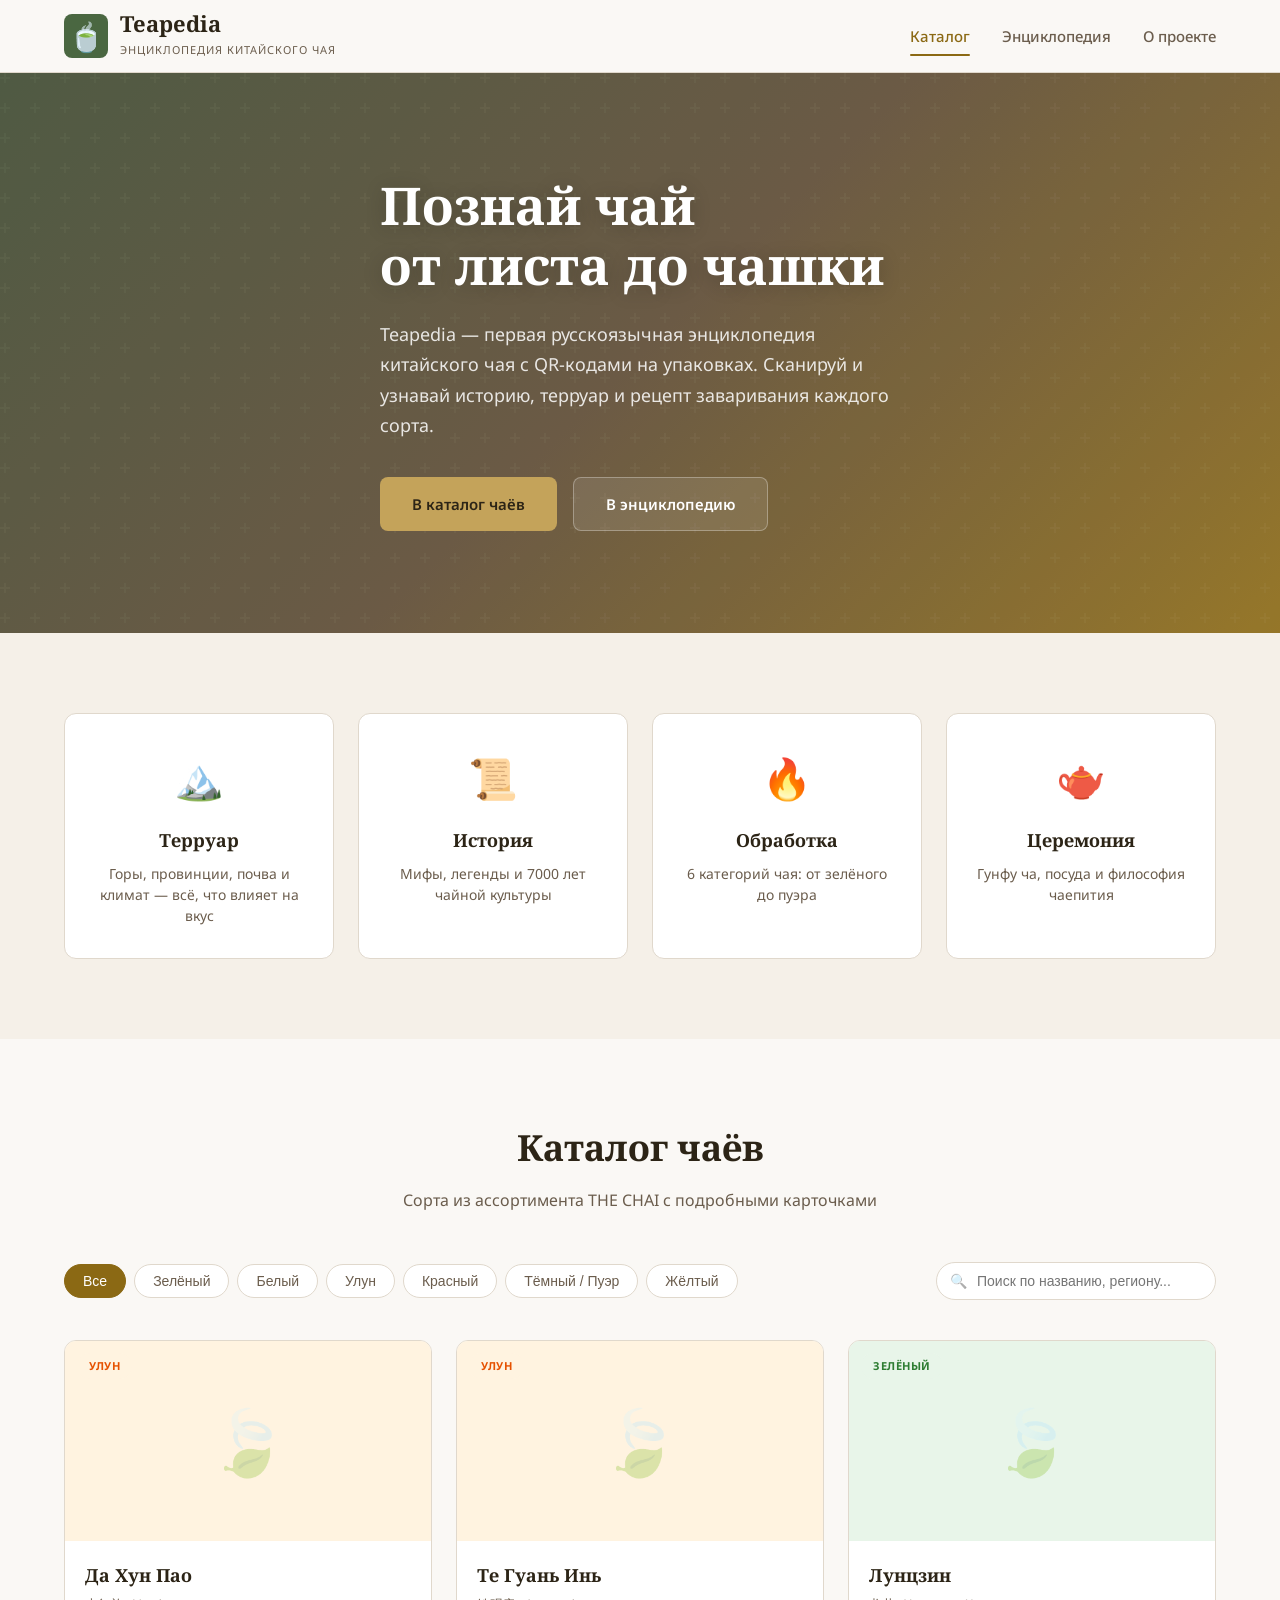
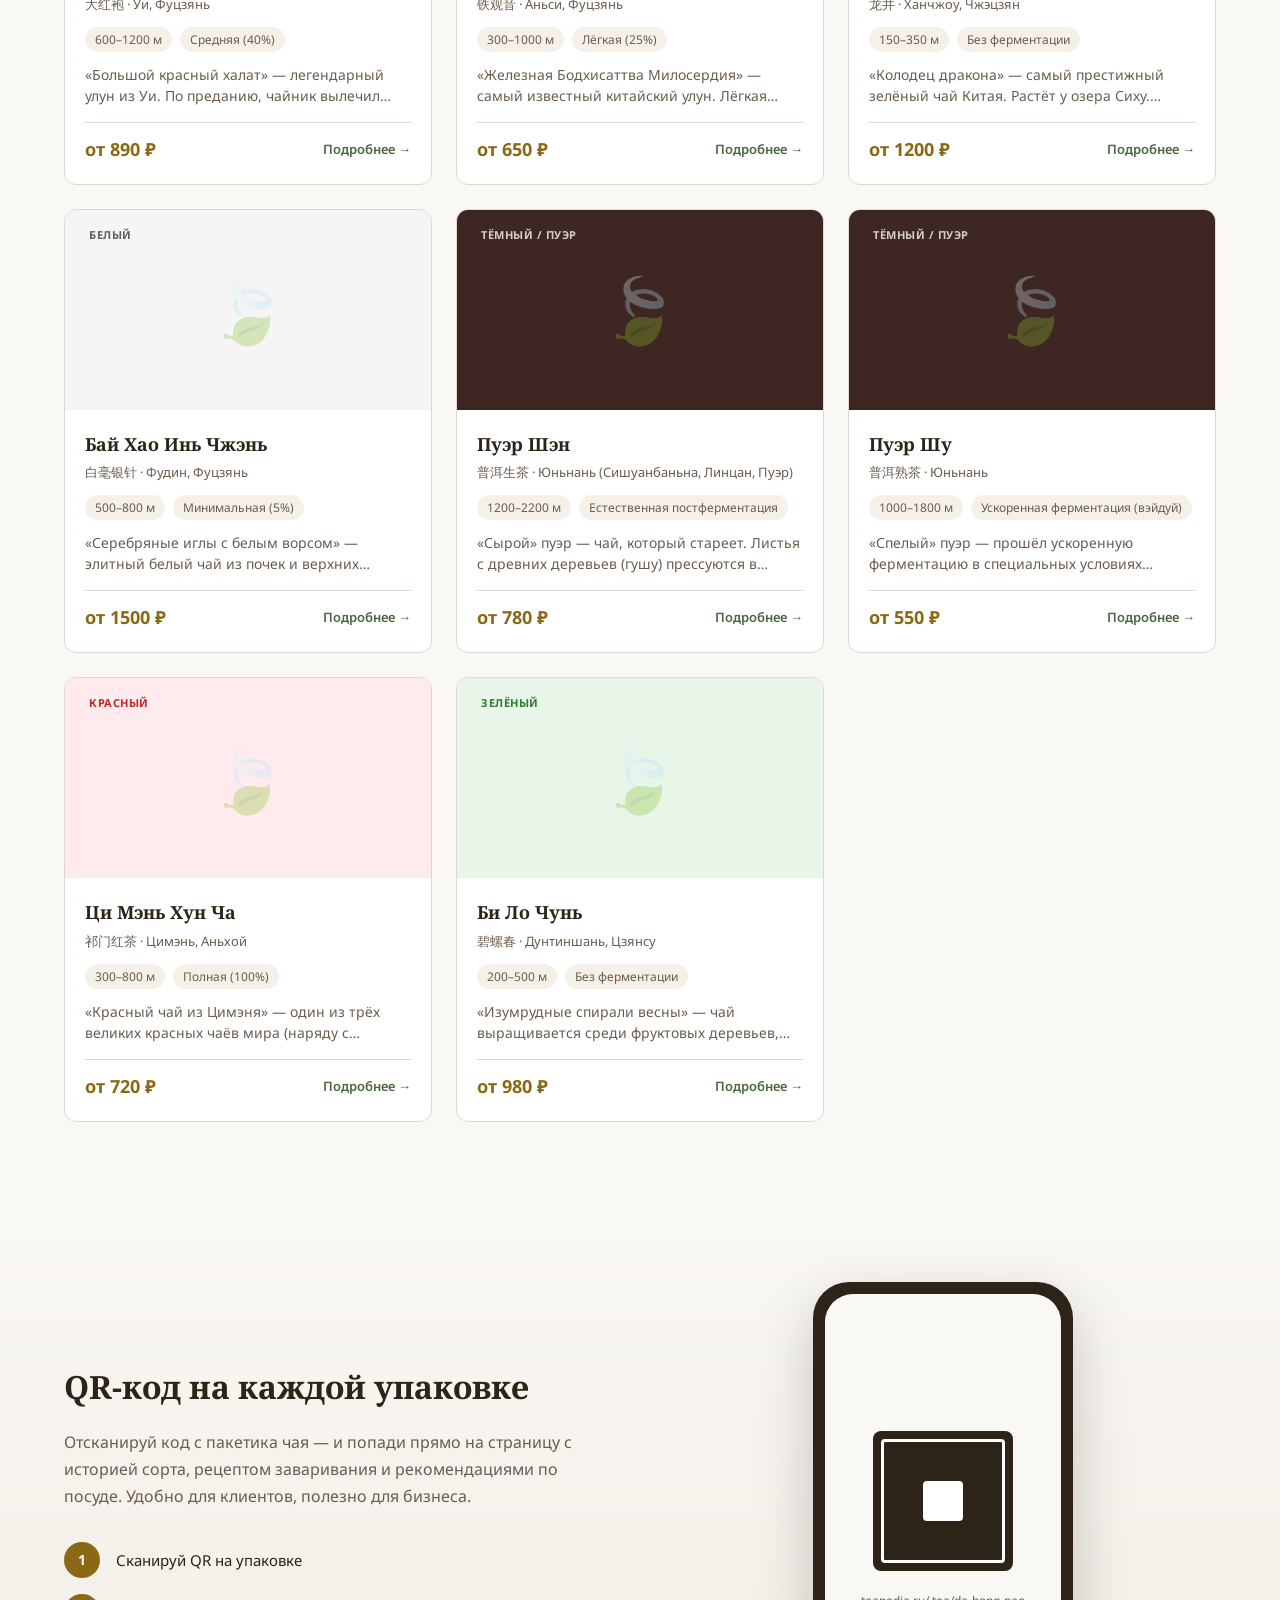
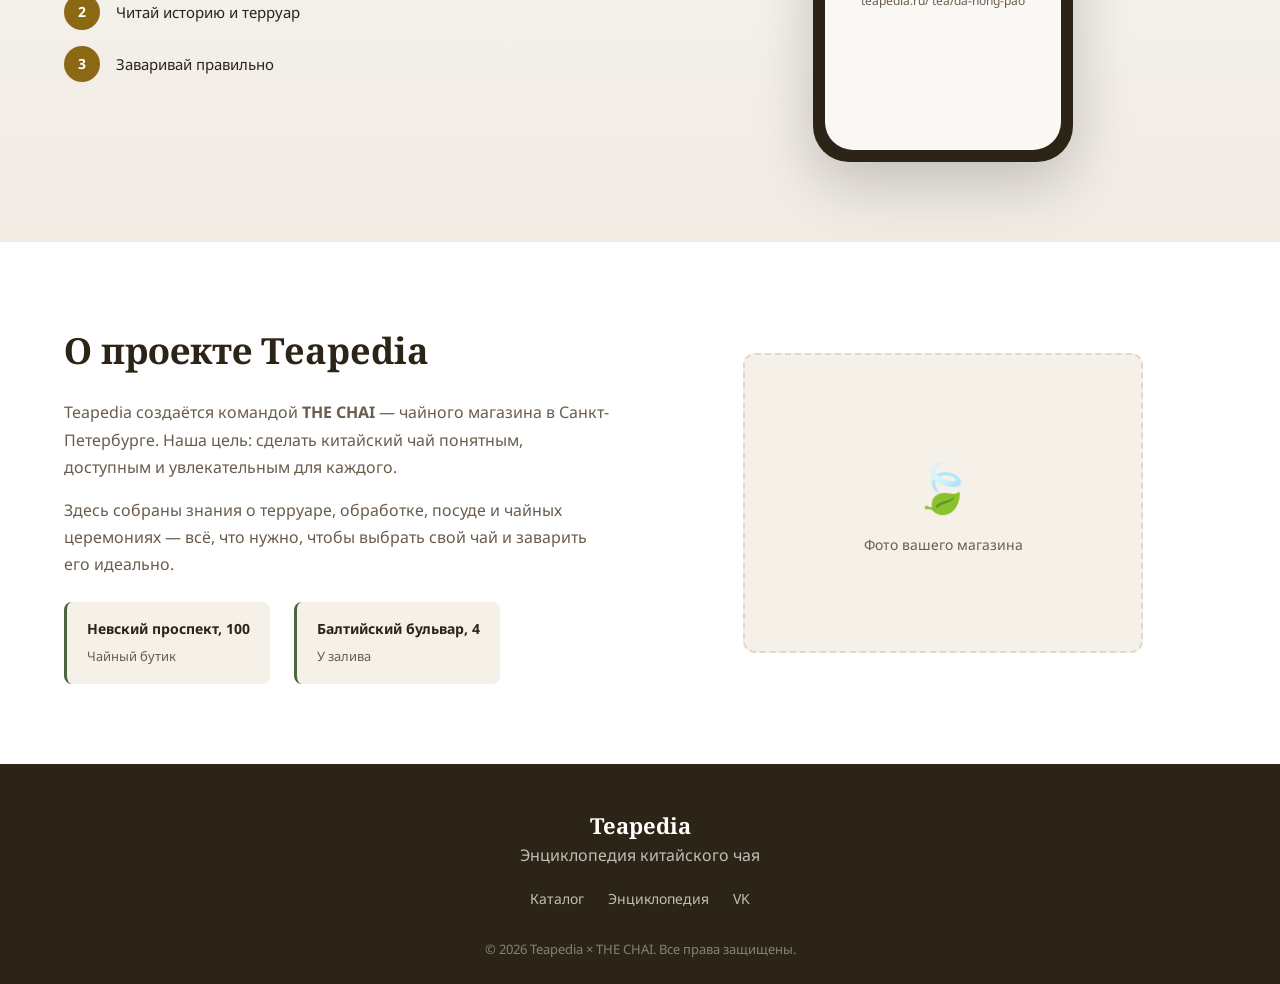
==== index.html @ 04f7b91e "Initial Teapedia site" ====
<!DOCTYPE html>
<html lang="ru">
<head>
    <meta charset="UTF-8">
    <meta name="viewport" content="width=device-width, initial-scale=1.0">
    <title>Teapedia — Энциклопедия китайского чая</title>
    <link rel="preconnect" href="https://fonts.googleapis.com">
    <link href="https://fonts.googleapis.com/css2?family=Noto+Serif:ital,wght@0,400;0,700;1,400&family=Noto+Sans:wght@300;400;500;700&display=swap" rel="stylesheet">
    <link rel="stylesheet" href="css/style.css">
</head>
<body>
    <header class="site-header">
        <div class="container header-inner">
            <a href="index.html" class="logo">
                <span class="logo-icon">🍵</span>
                <div class="logo-text">
                    <span class="logo-main">Teapedia</span>
                    <span class="logo-sub">Энциклопедия китайского чая</span>
                </div>
            </a>
            <nav class="main-nav">
                <a href="index.html" class="nav-link active">Каталог</a>
                <a href="encyclopedia/index.html" class="nav-link">Энциклопедия</a>
                <a href="#about" class="nav-link">О проекте</a>
            </nav>
            <button class="menu-toggle" aria-label="Меню">☰</button>
        </div>
    </header>

    <main>
        <!-- Hero -->
        <section class="hero">
            <div class="hero-bg"></div>
            <div class="container hero-content">
                <h1 class="hero-title">Познай чай<br>от листа до чашки</h1>
                <p class="hero-desc">Teapedia — первая русскоязычная энциклопедия китайского чая с QR-кодами на упаковках. Сканируй и узнавай историю, терруар и рецепт заваривания каждого сорта.</p>
                <div class="hero-actions">
                    <a href="#catalog" class="btn btn-primary">В каталог чаёв</a>
                    <a href="encyclopedia/index.html" class="btn btn-ghost">В энциклопедию</a>
                </div>
            </div>
        </section>

        <!-- Stats / Features -->
        <section class="features">
            <div class="container">
                <div class="features-grid">
                    <div class="feature-card">
                        <div class="feature-icon">🏔️</div>
                        <h3>Терруар</h3>
                        <p>Горы, провинции, почва и климат — всё, что влияет на вкус</p>
                    </div>
                    <div class="feature-card">
                        <div class="feature-icon">📜</div>
                        <h3>История</h3>
                        <p>Мифы, легенды и 7000 лет чайной культуры</p>
                    </div>
                    <div class="feature-card">
                        <div class="feature-icon">🔥</div>
                        <h3>Обработка</h3>
                        <p>6 категорий чая: от зелёного до пуэра</p>
                    </div>
                    <div class="feature-card">
                        <div class="feature-icon">🫖</div>
                        <h3>Церемония</h3>
                        <p>Гунфу ча, посуда и философия чаепития</p>
                    </div>
                </div>
            </div>
        </section>

        <!-- Catalog -->
        <section class="catalog" id="catalog">
            <div class="container">
                <div class="section-header">
                    <h2 class="section-title">Каталог чаёв</h2>
                    <p class="section-subtitle">Сорта из ассортимента THE CHAI с подробными карточками</p>
                </div>

                <!-- Filters -->
                <div class="filters">
                    <div class="filter-group">
                        <button class="filter-btn active" data-filter="all">Все</button>
                        <button class="filter-btn" data-filter="green">Зелёный</button>
                        <button class="filter-btn" data-filter="white">Белый</button>
                        <button class="filter-btn" data-filter="oolong">Улун</button>
                        <button class="filter-btn" data-filter="red">Красный</button>
                        <button class="filter-btn" data-filter="dark">Тёмный / Пуэр</button>
                        <button class="filter-btn" data-filter="yellow">Жёлтый</button>
                    </div>
                    <div class="search-box">
                        <input type="text" id="searchInput" placeholder="Поиск по названию, региону...">
                        <span class="search-icon">🔍</span>
                    </div>
                </div>

                <!-- Tea Grid -->
                <div class="tea-grid" id="teaGrid">
                    <!-- Карточки генерируются JS -->
                </div>
            </div>
        </section>

        <!-- QR Integration -->
        <section class="qr-section">
            <div class="container qr-inner">
                <div class="qr-text">
                    <h2>QR-код на каждой упаковке</h2>
                    <p>Отсканируй код с пакетика чая — и попади прямо на страницу с историей сорта, рецептом заваривания и рекомендациями по посуде. Удобно для клиентов, полезно для бизнеса.</p>
                    <div class="qr-features">
                        <div class="qr-item">
                            <span class="qr-bullet">1</span>
                            <span>Сканируй QR на упаковке</span>
                        </div>
                        <div class="qr-item">
                            <span class="qr-bullet">2</span>
                            <span>Читай историю и терруар</span>
                        </div>
                        <div class="qr-item">
                            <span class="qr-bullet">3</span>
                            <span>Заваривай правильно</span>
                        </div>
                    </div>
                </div>
                <div class="qr-visual">
                    <div class="qr-phone">
                        <div class="qr-screen">
                            <div class="qr-placeholder">
                                <div class="qr-code-mock"></div>
                                <span>teapedia.ru/ tea/da-hong-pao</span>
                            </div>
                        </div>
                    </div>
                </div>
            </div>
        </section>

        <!-- About -->
        <section class="about" id="about">
            <div class="container about-inner">
                <div class="about-text">
                    <h2 class="section-title">О проекте Teapedia</h2>
                    <p>Teapedia создаётся командой <strong>THE CHAI</strong> — чайного магазина в Санкт-Петербурге. Наша цель: сделать китайский чай понятным, доступным и увлекательным для каждого.</p>
                    <p>Здесь собраны знания о терруаре, обработке, посуде и чайных церемониях — всё, что нужно, чтобы выбрать свой чай и заварить его идеально.</p>
                    <div class="about-shops">
                        <div class="shop">
                            <strong>Невский проспект, 100</strong>
                            <span>Чайный бутик</span>
                        </div>
                        <div class="shop">
                            <strong>Балтийский бульвар, 4</strong>
                            <span>У залива</span>
                        </div>
                    </div>
                </div>
                <div class="about-visual">
                    <div class="about-image-placeholder">
                        <span>🍃</span>
                        <p>Фото вашего магазина</p>
                    </div>
                </div>
            </div>
        </section>
    </main>

    <footer class="site-footer">
        <div class="container footer-inner">
            <div class="footer-brand">
                <span class="logo-main">Teapedia</span>
                <span>Энциклопедия китайского чая</span>
            </div>
            <div class="footer-links">
                <a href="index.html">Каталог</a>
                <a href="encyclopedia/index.html">Энциклопедия</a>
                <a href="https://vk.ru/the_chai_spb" target="_blank">VK</a>
            </div>
            <div class="footer-copy">
                © 2026 Teapedia × THE CHAI. Все права защищены.
            </div>
        </div>
    </footer>

    <script src="js/app.js"></script>
</body>
</html>
---- css/style.css ----
:root {
    --color-bg: #FAF8F5;
    --color-bg-warm: #F5F0E8;
    --color-text: #2C2416;
    --color-text-light: #6B5D4D;
    --color-accent: #8B6914;
    --color-accent-light: #C4A35A;
    --color-green: #4A6741;
    --color-green-light: #7A9B6A;
    --color-border: #E0D8CC;
    --color-card: #FFFFFF;
    --color-hero-overlay: rgba(44, 36, 22, 0.55);
    --font-serif: 'Noto Serif', Georgia, serif;
    --font-sans: 'Noto Sans', -apple-system, BlinkMacSystemFont, sans-serif;
    --radius: 12px;
    --radius-sm: 8px;
    --shadow: 0 4px 20px rgba(44, 36, 22, 0.08);
    --shadow-hover: 0 8px 30px rgba(44, 36, 22, 0.12);
}

* { margin: 0; padding: 0; box-sizing: border-box; }

html { scroll-behavior: smooth; }

body {
    font-family: var(--font-sans);
    background: var(--color-bg);
    color: var(--color-text);
    line-height: 1.6;
    -webkit-font-smoothing: antialiased;
}

.container {
    max-width: 1200px;
    margin: 0 auto;
    padding: 0 24px;
}

/* ===== HEADER ===== */
.site-header {
    background: rgba(250, 248, 245, 0.92);
    backdrop-filter: blur(12px);
    border-bottom: 1px solid var(--color-border);
    position: sticky;
    top: 0;
    z-index: 100;
}

.header-inner {
    display: flex;
    align-items: center;
    justify-content: space-between;
    height: 72px;
}

.logo {
    display: flex;
    align-items: center;
    gap: 12px;
    text-decoration: none;
    color: var(--color-text);
}

.logo-icon {
    font-size: 28px;
    width: 44px;
    height: 44px;
    display: flex;
    align-items: center;
    justify-content: center;
    background: var(--color-green);
    border-radius: var(--radius-sm);
}

.logo-main {
    font-family: var(--font-serif);
    font-size: 22px;
    font-weight: 700;
    display: block;
    line-height: 1.2;
}

.logo-sub {
    font-size: 11px;
    color: var(--color-text-light);
    text-transform: uppercase;
    letter-spacing: 1px;
}

.main-nav {
    display: flex;
    gap: 32px;
}

.nav-link {
    text-decoration: none;
    color: var(--color-text-light);
    font-size: 15px;
    font-weight: 500;
    padding: 8px 0;
    position: relative;
    transition: color 0.2s;
}

.nav-link:hover, .nav-link.active {
    color: var(--color-accent);
}

.nav-link.active::after {
    content: '';
    position: absolute;
    bottom: 0;
    left: 0;
    right: 0;
    height: 2px;
    background: var(--color-accent);
    border-radius: 2px;
}

.menu-toggle {
    display: none;
    background: none;
    border: none;
    font-size: 24px;
    cursor: pointer;
    color: var(--color-text);
}

/* ===== HERO ===== */
.hero {
    position: relative;
    min-height: 560px;
    display: flex;
    align-items: center;
    overflow: hidden;
}

.hero-bg {
    position: absolute;
    inset: 0;
    background: linear-gradient(135deg, #3D4A30 0%, #5C4A32 50%, #8B6914 100%);
    opacity: 0.9;
}

.hero-bg::before {
    content: '';
    position: absolute;
    inset: 0;
    background: url("data:image/svg+xml,%3Csvg width='60' height='60' viewBox='0 0 60 60' xmlns='http://www.w3.org/2000/svg'%3E%3Cg fill='none' fill-rule='evenodd'%3E%3Cg fill='%23ffffff' fill-opacity='0.03'%3E%3Cpath d='M36 34v-4h-2v4h-4v2h4v4h2v-4h4v-2h-4zm0-30V0h-2v4h-4v2h4v4h2V6h4V4h-4zM6 34v-4H4v4H0v2h4v4h2v-4h4v-2H6zM6 4V0H4v4H0v2h4v4h2V6h4V4H6z'/%3E%3C/g%3E%3C/g%3E%3C/svg%3E");
}

.hero-content {
    position: relative;
    z-index: 2;
    max-width: 640px;
    padding-top: 80px;
    padding-bottom: 80px;
}

.hero-title {
    font-family: var(--font-serif);
    font-size: 52px;
    font-weight: 700;
    color: #fff;
    line-height: 1.15;
    margin-bottom: 24px;
    text-shadow: 0 2px 20px rgba(0,0,0,0.2);
}

.hero-desc {
    font-size: 18px;
    color: rgba(255,255,255,0.85);
    line-height: 1.7;
    margin-bottom: 36px;
    max-width: 520px;
}

.hero-actions {
    display: flex;
    gap: 16px;
    flex-wrap: wrap;
}

.btn {
    display: inline-flex;
    align-items: center;
    justify-content: center;
    padding: 14px 32px;
    border-radius: var(--radius-sm);
    font-size: 15px;
    font-weight: 600;
    text-decoration: none;
    cursor: pointer;
    border: none;
    transition: all 0.25s ease;
}

.btn-primary {
    background: var(--color-accent-light);
    color: #2C2416;
}

.btn-primary:hover {
    background: #D4B76A;
    transform: translateY(-2px);
    box-shadow: 0 8px 24px rgba(196, 163, 90, 0.35);
}

.btn-ghost {
    background: rgba(255,255,255,0.1);
    color: #fff;
    border: 1px solid rgba(255,255,255,0.3);
}

.btn-ghost:hover {
    background: rgba(255,255,255,0.2);
    border-color: rgba(255,255,255,0.5);
}

/* ===== FEATURES ===== */
.features {
    padding: 80px 0;
    background: var(--color-bg-warm);
}

.features-grid {
    display: grid;
    grid-template-columns: repeat(4, 1fr);
    gap: 24px;
}

.feature-card {
    background: var(--color-card);
    border-radius: var(--radius);
    padding: 32px 24px;
    text-align: center;
    border: 1px solid var(--color-border);
    transition: all 0.3s ease;
}

.feature-card:hover {
    transform: translateY(-4px);
    box-shadow: var(--shadow-hover);
    border-color: var(--color-accent-light);
}

.feature-icon {
    font-size: 40px;
    margin-bottom: 16px;
}

.feature-card h3 {
    font-family: var(--font-serif);
    font-size: 18px;
    margin-bottom: 8px;
    color: var(--color-text);
}

.feature-card p {
    font-size: 14px;
    color: var(--color-text-light);
    line-height: 1.5;
}

/* ===== CATALOG ===== */
.catalog {
    padding: 80px 0;
}

.section-header {
    text-align: center;
    margin-bottom: 48px;
}

.section-title {
    font-family: var(--font-serif);
    font-size: 36px;
    font-weight: 700;
    color: var(--color-text);
    margin-bottom: 12px;
}

.section-subtitle {
    font-size: 16px;
    color: var(--color-text-light);
}

/* Filters */
.filters {
    display: flex;
    flex-wrap: wrap;
    justify-content: space-between;
    align-items: center;
    gap: 16px;
    margin-bottom: 40px;
}

.filter-group {
    display: flex;
    flex-wrap: wrap;
    gap: 8px;
}

.filter-btn {
    padding: 8px 18px;
    border-radius: 100px;
    border: 1px solid var(--color-border);
    background: var(--color-card);
    color: var(--color-text-light);
    font-size: 14px;
    font-weight: 500;
    cursor: pointer;
    transition: all 0.2s;
}

.filter-btn:hover, .filter-btn.active {
    background: var(--color-accent);
    color: #fff;
    border-color: var(--color-accent);
}

.search-box {
    position: relative;
    width: 280px;
}

.search-box input {
    width: 100%;
    padding: 10px 16px 10px 40px;
    border: 1px solid var(--color-border);
    border-radius: 100px;
    background: var(--color-card);
    font-size: 14px;
    outline: none;
    transition: border-color 0.2s;
}

.search-box input:focus {
    border-color: var(--color-accent);
}

.search-icon {
    position: absolute;
    left: 14px;
    top: 50%;
    transform: translateY(-50%);
    font-size: 14px;
    opacity: 0.5;
}

/* Tea Grid */
.tea-grid {
    display: grid;
    grid-template-columns: repeat(auto-fill, minmax(280px, 1fr));
    gap: 24px;
}

.tea-card {
    background: var(--color-card);
    border-radius: var(--radius);
    overflow: hidden;
    border: 1px solid var(--color-border);
    transition: all 0.3s ease;
    cursor: pointer;
    text-decoration: none;
    color: inherit;
    display: block;
}

.tea-card:hover {
    transform: translateY(-6px);
    box-shadow: var(--shadow-hover);
    border-color: var(--color-accent-light);
}

.tea-image {
    height: 200px;
    background: var(--color-bg-warm);
    display: flex;
    align-items: center;
    justify-content: center;
    position: relative;
    overflow: hidden;
}

.tea-image img {
    width: 100%;
    height: 100%;
    object-fit: cover;
}

.tea-image-placeholder {
    font-size: 64px;
    opacity: 0.3;
}

.tea-badge {
    position: absolute;
    top: 12px;
    left: 12px;
    padding: 4px 12px;
    border-radius: 100px;
    font-size: 11px;
    font-weight: 700;
    text-transform: uppercase;
    letter-spacing: 0.5px;
}

.badge-green { background: #E8F5E9; color: #2E7D32; }
.badge-white { background: #F5F5F5; color: #616161; }
.badge-oolong { background: #FFF3E0; color: #E65100; }
.badge-red { background: #FFEBEE; color: #C62828; }
.badge-dark { background: #3E2723; color: #D7CCC8; }
.badge-yellow { background: #FFFDE7; color: #F9A825; }

.tea-info {
    padding: 20px;
}

.tea-name {
    font-family: var(--font-serif);
    font-size: 18px;
    font-weight: 700;
    margin-bottom: 4px;
    color: var(--color-text);
}

.tea-origin {
    font-size: 13px;
    color: var(--color-text-light);
    margin-bottom: 12px;
}

.tea-meta {
    display: flex;
    flex-wrap: wrap;
    gap: 8px;
    margin-bottom: 12px;
}

.tea-tag {
    font-size: 12px;
    padding: 3px 10px;
    border-radius: 100px;
    background: var(--color-bg-warm);
    color: var(--color-text-light);
}

.tea-desc {
    font-size: 14px;
    color: var(--color-text-light);
    line-height: 1.5;
    margin-bottom: 16px;
    display: -webkit-box;
    -webkit-line-clamp: 2;
    -webkit-box-orient: vertical;
    overflow: hidden;
}

.tea-footer {
    display: flex;
    justify-content: space-between;
    align-items: center;
    padding-top: 12px;
    border-top: 1px solid var(--color-border);
}

.tea-price {
    font-size: 18px;
    font-weight: 700;
    color: var(--color-accent);
}

.tea-action {
    font-size: 13px;
    font-weight: 600;
    color: var(--color-green);
}

/* ===== QR SECTION ===== */
.qr-section {
    padding: 80px 0;
    background: linear-gradient(180deg, var(--color-bg) 0%, #F0EBE3 100%);
}

.qr-inner {
    display: grid;
    grid-template-columns: 1fr 1fr;
    gap: 60px;
    align-items: center;
}

.qr-text h2 {
    font-family: var(--font-serif);
    font-size: 32px;
    margin-bottom: 16px;
}

.qr-text p {
    font-size: 16px;
    color: var(--color-text-light);
    line-height: 1.7;
    margin-bottom: 32px;
}

.qr-features {
    display: flex;
    flex-direction: column;
    gap: 16px;
}

.qr-item {
    display: flex;
    align-items: center;
    gap: 16px;
    font-size: 15px;
}

.qr-bullet {
    width: 36px;
    height: 36px;
    border-radius: 50%;
    background: var(--color-accent);
    color: #fff;
    display: flex;
    align-items: center;
    justify-content: center;
    font-weight: 700;
    font-size: 14px;
    flex-shrink: 0;
}

.qr-visual {
    display: flex;
    justify-content: center;
}

.qr-phone {
    width: 260px;
    height: 480px;
    background: var(--color-text);
    border-radius: 36px;
    padding: 12px;
    box-shadow: 0 20px 60px rgba(0,0,0,0.2);
}

.qr-screen {
    width: 100%;
    height: 100%;
    background: var(--color-bg);
    border-radius: 28px;
    display: flex;
    align-items: center;
    justify-content: center;
    padding: 24px;
}

.qr-placeholder {
    text-align: center;
}

.qr-code-mock {
    width: 140px;
    height: 140px;
    background: var(--color-text);
    border-radius: 8px;
    margin: 0 auto 16px;
    position: relative;
}

.qr-code-mock::before {
    content: '';
    position: absolute;
    inset: 8px;
    border: 3px solid var(--color-card);
    border-radius: 4px;
}

.qr-code-mock::after {
    content: '';
    position: absolute;
    top: 50%;
    left: 50%;
    transform: translate(-50%, -50%);
    width: 40px;
    height: 40px;
    background: var(--color-card);
    border-radius: 4px;
}

.qr-placeholder span {
    font-size: 12px;
    color: var(--color-text-light);
}

/* ===== ABOUT ===== */
.about {
    padding: 80px 0;
    background: var(--color-card);
}

.about-inner {
    display: grid;
    grid-template-columns: 1fr 1fr;
    gap: 60px;
    align-items: center;
}

.about-text h2 {
    margin-bottom: 20px;
}

.about-text p {
    font-size: 16px;
    color: var(--color-text-light);
    line-height: 1.7;
    margin-bottom: 16px;
}

.about-shops {
    display: flex;
    gap: 24px;
    margin-top: 24px;
}

.shop {
    padding: 16px 20px;
    background: var(--color-bg-warm);
    border-radius: var(--radius-sm);
    border-left: 3px solid var(--color-green);
}

.shop strong {
    display: block;
    font-size: 14px;
    color: var(--color-text);
    margin-bottom: 2px;
}

.shop span {
    font-size: 13px;
    color: var(--color-text-light);
}

.about-visual {
    display: flex;
    justify-content: center;
}

.about-image-placeholder {
    width: 100%;
    max-width: 400px;
    aspect-ratio: 4/3;
    background: var(--color-bg-warm);
    border-radius: var(--radius);
    display: flex;
    flex-direction: column;
    align-items: center;
    justify-content: center;
    border: 2px dashed var(--color-border);
    gap: 8px;
}

.about-image-placeholder span {
    font-size: 48px;
}

.about-image-placeholder p {
    font-size: 14px;
    color: var(--color-text-light);
}

/* ===== FOOTER ===== */
.site-footer {
    background: var(--color-text);
    color: rgba(255,255,255,0.7);
    padding: 48px 0 24px;
}

.footer-inner {
    display: flex;
    flex-direction: column;
    align-items: center;
    gap: 20px;
    text-align: center;
}

.footer-brand .logo-main {
    font-family: var(--font-serif);
    font-size: 22px;
    color: #fff;
    display: block;
    margin-bottom: 4px;
}

.footer-links {
    display: flex;
    gap: 24px;
}

.footer-links a {
    color: rgba(255,255,255,0.7);
    text-decoration: none;
    font-size: 14px;
    transition: color 0.2s;
}

.footer-links a:hover {
    color: var(--color-accent-light);
}

.footer-copy {
    font-size: 13px;
    opacity: 0.6;
    margin-top: 8px;
}

/* ===== RESPONSIVE ===== */
@media (max-width: 900px) {
    .features-grid { grid-template-columns: repeat(2, 1fr); }
    .qr-inner, .about-inner { grid-template-columns: 1fr; }
    .qr-visual { order: -1; }
    .hero-title { font-size: 36px; }
}

@media (max-width: 640px) {
    .main-nav { display: none; }
    .menu-toggle { display: block; }
    .features-grid { grid-template-columns: 1fr; }
    .search-box { width: 100%; }
    .filters { flex-direction: column; align-items: stretch; }
    .hero-title { font-size: 28px; }
    .section-title { font-size: 28px; }
    .about-shops { flex-direction: column; }
}
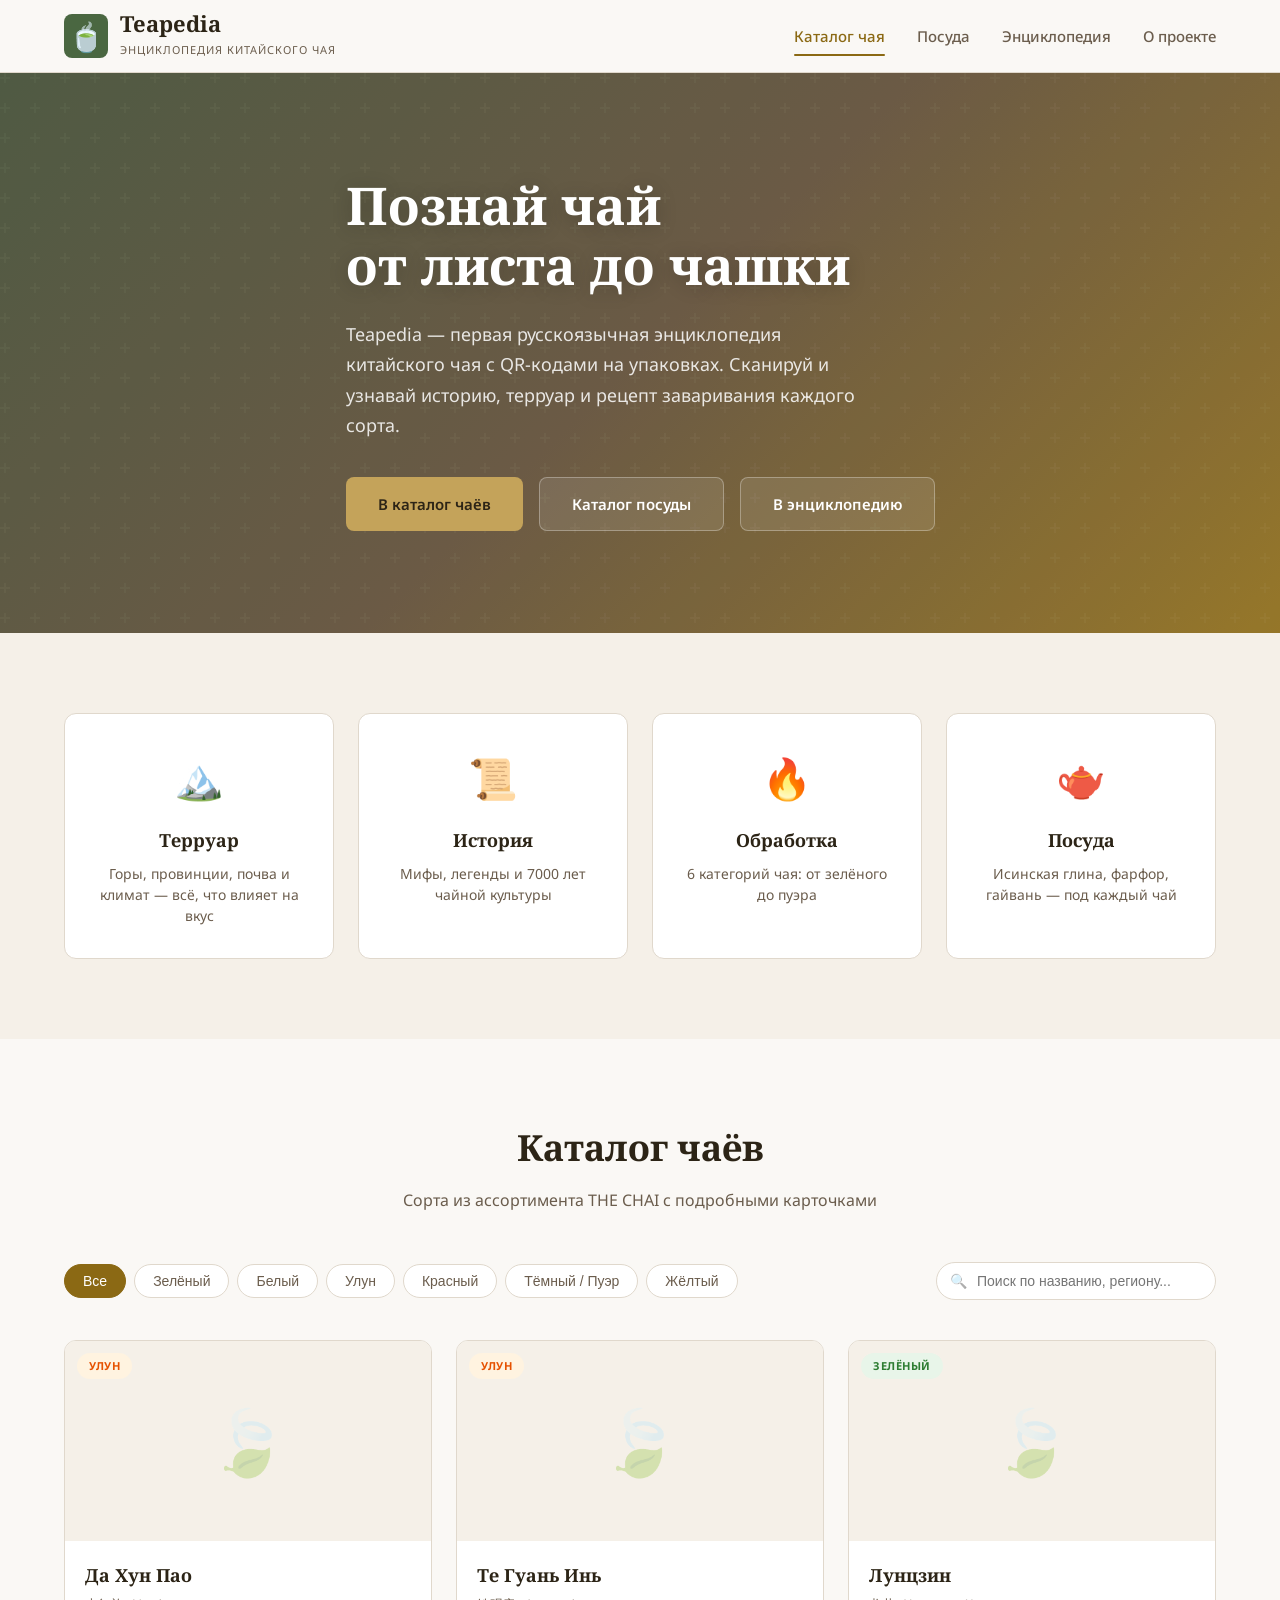
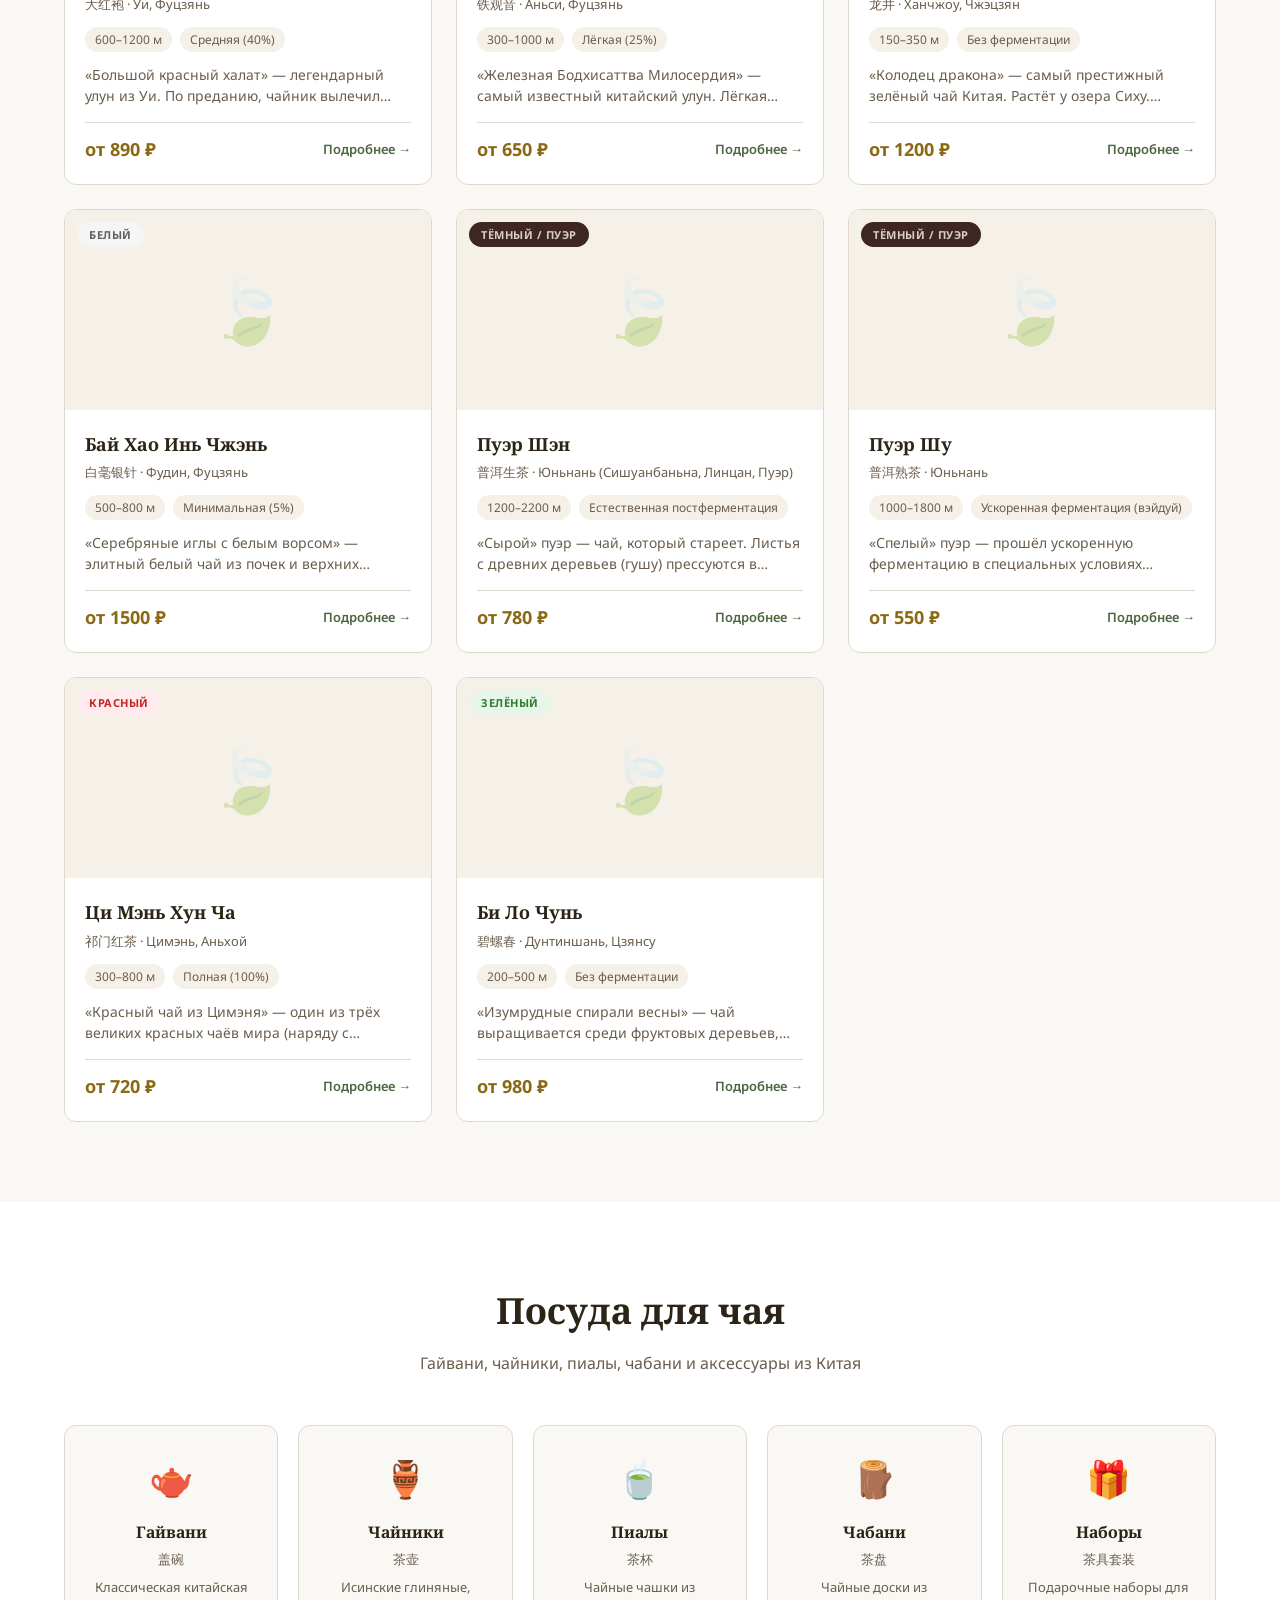
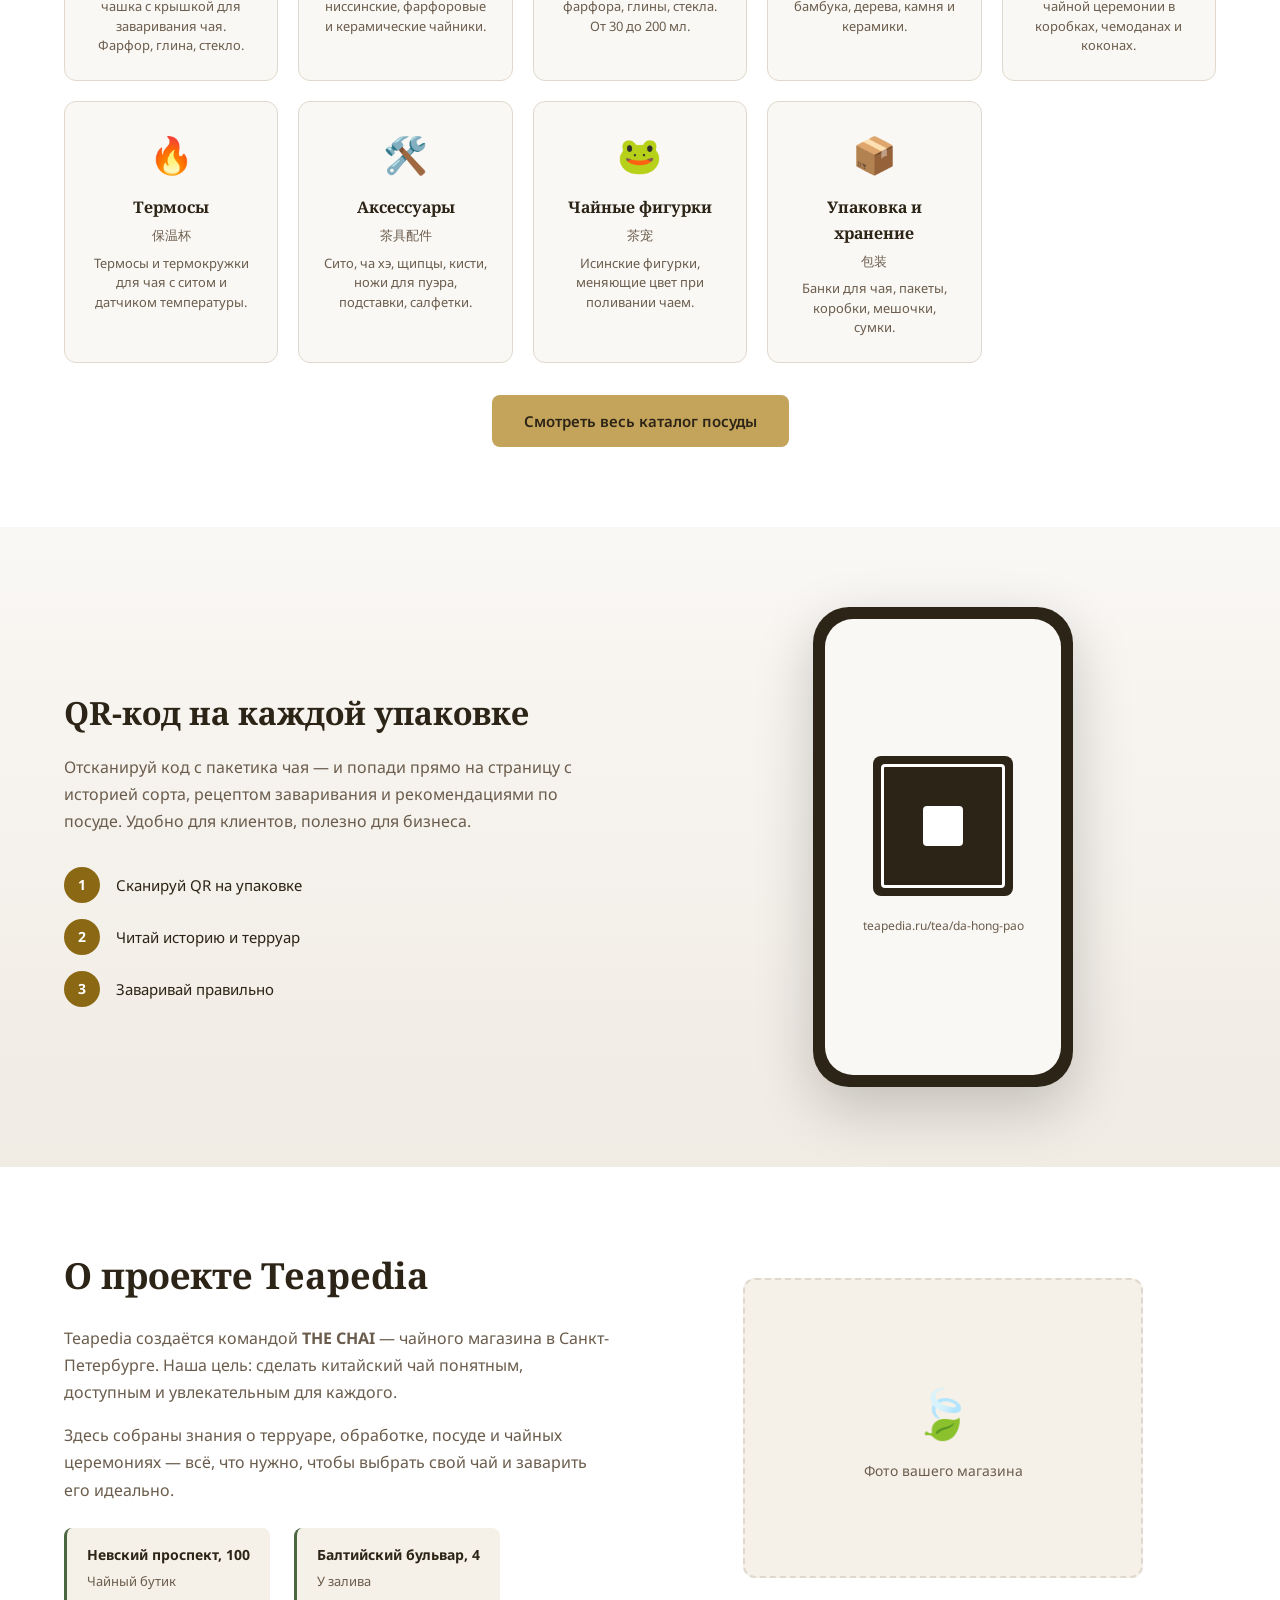
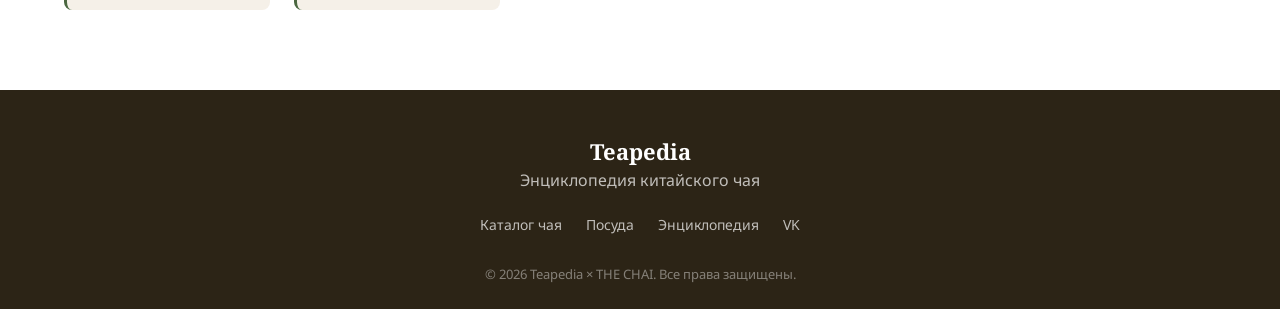
==== commit c0c7bd75: "Add files via upload" ====
--- a/index.html
+++ b/index.html
@@ -3,131 +3,203 @@
 <head>
     <meta charset="UTF-8">
     <meta name="viewport" content="width=device-width, initial-scale=1.0">
-    <title>Teapedia — Энциклопедия китайского чая</title>
+    <title>Teapedia — Энциклопедия китайского чая и посуды | THE CHAI</title>
+    <meta name="description" content="Teapedia — первая русскоязычная энциклопедия китайского чая. 600+ сортов, посуда, чайные церемонии, рецепты заваривания с QR-кодами. Магазин THE CHAI, Санкт-Петербург.">
+    <meta name="keywords" content="китайский чай, энциклопедия чая, пуэр, улун, гайвань, исинская глина, чайная церемония, THE CHAI, teapedia">
+    <link rel="canonical" href="https://mleontev111-max.github.io/teapedia/">
+
+    <!-- Open Graph -->
+    <meta property="og:title" content="Teapedia — Энциклопедия китайского чая">
+    <meta property="og:description" content="600+ сортов чая, посуда, церемонии, рецепты заваривания. QR-код на каждой упаковке.">
+    <meta property="og:type" content="website">
+    <meta property="og:url" content="https://mleontev111-max.github.io/teapedia/">
+    <meta property="og:image" content="https://mleontev111-max.github.io/teapedia/images/og-cover.jpg">
+    <meta property="og:site_name" content="Teapedia">
+    <meta property="og:locale" content="ru_RU">
+
+    <!-- Twitter Card -->
+    <meta name="twitter:card" content="summary_large_image">
+    <meta name="twitter:title" content="Teapedia — Энциклопедия китайского чая">
+    <meta name="twitter:description" content="600+ сортов чая, посуда, церемонии, рецепты заваривания.">
+    <meta name="twitter:image" content="https://mleontev111-max.github.io/teapedia/images/og-cover.jpg">
+
     <link rel="preconnect" href="https://fonts.googleapis.com">
     <link href="https://fonts.googleapis.com/css2?family=Noto+Serif:ital,wght@0,400;0,700;1,400&family=Noto+Sans:wght@300;400;500;700&display=swap" rel="stylesheet">
     <link rel="stylesheet" href="css/style.css">
+
+    <!-- Schema.org JSON-LD -->
+    <script type="application/ld+json">
+    {
+      "@context": "https://schema.org",
+      "@graph": [
+        {
+          "@type": "Organization",
+          "name": "THE CHAI × Teapedia",
+          "url": "https://mleontev111-max.github.io/teapedia/",
+          "logo": "https://mleontev111-max.github.io/teapedia/images/logo.png",
+          "sameAs": [
+            "https://vk.ru/the_chai_spb"
+          ],
+          "address": {
+            "@type": "PostalAddress",
+            "streetAddress": "Невский проспект, 100",
+            "addressLocality": "Санкт-Петербург",
+            "addressCountry": "RU"
+          }
+        },
+        {
+          "@type": "WebSite",
+          "name": "Teapedia",
+          "url": "https://mleontev111-max.github.io/teapedia/",
+          "potentialAction": {
+            "@type": "SearchAction",
+            "target": "https://mleontev111-max.github.io/teapedia/?search={search_term_string}",
+            "query-input": "required name=search_term_string"
+          }
+        },
+        {
+          "@type": "ItemList",
+          "itemListElement": [
+            {"@type": "ListItem", "position": 1, "name": "Каталог чаёв", "url": "https://mleontev111-max.github.io/teapedia/#catalog"},
+            {"@type": "ListItem", "position": 2, "name": "Каталог посуды", "url": "https://mleontev111-max.github.io/teapedia/ware.html"},
+            {"@type": "ListItem", "position": 3, "name": "Энциклопедия", "url": "https://mleontev111-max.github.io/teapedia/encyclopedia/index.html"}
+          ]
+        }
+      ]
+    }
+    </script>
 </head>
 <body>
-    <header class="site-header">
+    <header class="site-header" role="banner">
         <div class="container header-inner">
-            <a href="index.html" class="logo">
-                <span class="logo-icon">🍵</span>
+            <a href="index.html" class="logo" aria-label="Teapedia — на главную">
+                <span class="logo-icon" aria-hidden="true">🍵</span>
                 <div class="logo-text">
                     <span class="logo-main">Teapedia</span>
                     <span class="logo-sub">Энциклопедия китайского чая</span>
                 </div>
             </a>
-            <nav class="main-nav">
-                <a href="index.html" class="nav-link active">Каталог</a>
+            <nav class="main-nav" role="navigation" aria-label="Главное меню">
+                <a href="index.html" class="nav-link active">Каталог чая</a>
+                <a href="ware.html" class="nav-link">Посуда</a>
                 <a href="encyclopedia/index.html" class="nav-link">Энциклопедия</a>
                 <a href="#about" class="nav-link">О проекте</a>
             </nav>
-            <button class="menu-toggle" aria-label="Меню">☰</button>
+            <button class="menu-toggle" aria-label="Открыть меню" aria-expanded="false">☰</button>
         </div>
     </header>
 
-    <main>
-        <!-- Hero -->
-        <section class="hero">
-            <div class="hero-bg"></div>
+    <main role="main">
+        <section class="hero" aria-label="Главный баннер">
+            <div class="hero-bg" aria-hidden="true"></div>
             <div class="container hero-content">
                 <h1 class="hero-title">Познай чай<br>от листа до чашки</h1>
                 <p class="hero-desc">Teapedia — первая русскоязычная энциклопедия китайского чая с QR-кодами на упаковках. Сканируй и узнавай историю, терруар и рецепт заваривания каждого сорта.</p>
                 <div class="hero-actions">
                     <a href="#catalog" class="btn btn-primary">В каталог чаёв</a>
+                    <a href="ware.html" class="btn btn-ghost">Каталог посуды</a>
                     <a href="encyclopedia/index.html" class="btn btn-ghost">В энциклопедию</a>
                 </div>
             </div>
         </section>
 
-        <!-- Stats / Features -->
-        <section class="features">
+        <section class="features" aria-label="Преимущества">
             <div class="container">
                 <div class="features-grid">
-                    <div class="feature-card">
-                        <div class="feature-icon">🏔️</div>
-                        <h3>Терруар</h3>
+                    <article class="feature-card">
+                        <div class="feature-icon" aria-hidden="true">🏔️</div>
+                        <h2 class="feature-title">Терруар</h2>
                         <p>Горы, провинции, почва и климат — всё, что влияет на вкус</p>
-                    </div>
-                    <div class="feature-card">
-                        <div class="feature-icon">📜</div>
-                        <h3>История</h3>
+                    </article>
+                    <article class="feature-card">
+                        <div class="feature-icon" aria-hidden="true">📜</div>
+                        <h2 class="feature-title">История</h2>
                         <p>Мифы, легенды и 7000 лет чайной культуры</p>
-                    </div>
-                    <div class="feature-card">
-                        <div class="feature-icon">🔥</div>
-                        <h3>Обработка</h3>
+                    </article>
+                    <article class="feature-card">
+                        <div class="feature-icon" aria-hidden="true">🔥</div>
+                        <h2 class="feature-title">Обработка</h2>
                         <p>6 категорий чая: от зелёного до пуэра</p>
-                    </div>
-                    <div class="feature-card">
-                        <div class="feature-icon">🫖</div>
-                        <h3>Церемония</h3>
-                        <p>Гунфу ча, посуда и философия чаепития</p>
-                    </div>
-                </div>
-            </div>
-        </section>
-
-        <!-- Catalog -->
-        <section class="catalog" id="catalog">
+                    </article>
+                    <article class="feature-card">
+                        <div class="feature-icon" aria-hidden="true">🫖</div>
+                        <h2 class="feature-title">Посуда</h2>
+                        <p>Исинская глина, фарфор, гайвань — под каждый чай</p>
+                    </article>
+                </div>
+            </div>
+        </section>
+
+        <section class="catalog" id="catalog" aria-label="Каталог чаёв">
             <div class="container">
-                <div class="section-header">
+                <header class="section-header">
                     <h2 class="section-title">Каталог чаёв</h2>
                     <p class="section-subtitle">Сорта из ассортимента THE CHAI с подробными карточками</p>
-                </div>
-
-                <!-- Filters -->
-                <div class="filters">
-                    <div class="filter-group">
-                        <button class="filter-btn active" data-filter="all">Все</button>
-                        <button class="filter-btn" data-filter="green">Зелёный</button>
-                        <button class="filter-btn" data-filter="white">Белый</button>
-                        <button class="filter-btn" data-filter="oolong">Улун</button>
-                        <button class="filter-btn" data-filter="red">Красный</button>
-                        <button class="filter-btn" data-filter="dark">Тёмный / Пуэр</button>
-                        <button class="filter-btn" data-filter="yellow">Жёлтый</button>
+                </header>
+
+                <div class="filters" role="search" aria-label="Фильтры чая">
+                    <div class="filter-group" role="group" aria-label="Категории чая">
+                        <button class="filter-btn active" data-filter="all" aria-pressed="true">Все</button>
+                        <button class="filter-btn" data-filter="green" aria-pressed="false">Зелёный</button>
+                        <button class="filter-btn" data-filter="white" aria-pressed="false">Белый</button>
+                        <button class="filter-btn" data-filter="oolong" aria-pressed="false">Улун</button>
+                        <button class="filter-btn" data-filter="red" aria-pressed="false">Красный</button>
+                        <button class="filter-btn" data-filter="dark" aria-pressed="false">Тёмный / Пуэр</button>
+                        <button class="filter-btn" data-filter="yellow" aria-pressed="false">Жёлтый</button>
                     </div>
                     <div class="search-box">
-                        <input type="text" id="searchInput" placeholder="Поиск по названию, региону...">
-                        <span class="search-icon">🔍</span>
-                    </div>
-                </div>
-
-                <!-- Tea Grid -->
-                <div class="tea-grid" id="teaGrid">
+                        <input type="text" id="searchInput" placeholder="Поиск по названию, региону..." aria-label="Поиск чая">
+                        <span class="search-icon" aria-hidden="true">🔍</span>
+                    </div>
+                </div>
+
+                <div class="tea-grid" id="teaGrid" role="list" aria-label="Список чаёв">
                     <!-- Карточки генерируются JS -->
                 </div>
             </div>
         </section>
 
-        <!-- QR Integration -->
-        <section class="qr-section">
+        <section class="ware-preview" aria-label="Каталог посуды">
+            <div class="container">
+                <header class="section-header">
+                    <h2 class="section-title">Посуда для чая</h2>
+                    <p class="section-subtitle">Гайвани, чайники, пиалы, чабани и аксессуары из Китая</p>
+                </header>
+                <div class="ware-categories" id="wareCategories" role="list">
+                    <!-- JS -->
+                </div>
+                <div class="section-cta">
+                    <a href="ware.html" class="btn btn-primary">Смотреть весь каталог посуды</a>
+                </div>
+            </div>
+        </section>
+
+        <section class="qr-section" aria-label="QR-коды">
             <div class="container qr-inner">
                 <div class="qr-text">
                     <h2>QR-код на каждой упаковке</h2>
                     <p>Отсканируй код с пакетика чая — и попади прямо на страницу с историей сорта, рецептом заваривания и рекомендациями по посуде. Удобно для клиентов, полезно для бизнеса.</p>
                     <div class="qr-features">
                         <div class="qr-item">
-                            <span class="qr-bullet">1</span>
+                            <span class="qr-bullet" aria-hidden="true">1</span>
                             <span>Сканируй QR на упаковке</span>
                         </div>
                         <div class="qr-item">
-                            <span class="qr-bullet">2</span>
+                            <span class="qr-bullet" aria-hidden="true">2</span>
                             <span>Читай историю и терруар</span>
                         </div>
                         <div class="qr-item">
-                            <span class="qr-bullet">3</span>
+                            <span class="qr-bullet" aria-hidden="true">3</span>
                             <span>Заваривай правильно</span>
                         </div>
                     </div>
                 </div>
-                <div class="qr-visual">
+                <div class="qr-visual" aria-hidden="true">
                     <div class="qr-phone">
                         <div class="qr-screen">
                             <div class="qr-placeholder">
                                 <div class="qr-code-mock"></div>
-                                <span>teapedia.ru/ tea/da-hong-pao</span>
+                                <span>teapedia.ru/tea/da-hong-pao</span>
                             </div>
                         </div>
                     </div>
@@ -135,8 +207,7 @@
             </div>
         </section>
 
-        <!-- About -->
-        <section class="about" id="about">
+        <section class="about" id="about" aria-label="О проекте">
             <div class="container about-inner">
                 <div class="about-text">
                     <h2 class="section-title">О проекте Teapedia</h2>
@@ -155,7 +226,7 @@
                 </div>
                 <div class="about-visual">
                     <div class="about-image-placeholder">
-                        <span>🍃</span>
+                        <span aria-hidden="true">🍃</span>
                         <p>Фото вашего магазина</p>
                     </div>
                 </div>
@@ -163,17 +234,18 @@
         </section>
     </main>
 
-    <footer class="site-footer">
+    <footer class="site-footer" role="contentinfo">
         <div class="container footer-inner">
             <div class="footer-brand">
                 <span class="logo-main">Teapedia</span>
                 <span>Энциклопедия китайского чая</span>
             </div>
-            <div class="footer-links">
-                <a href="index.html">Каталог</a>
+            <nav class="footer-links" aria-label="Нижнее меню">
+                <a href="index.html">Каталог чая</a>
+                <a href="ware.html">Посуда</a>
                 <a href="encyclopedia/index.html">Энциклопедия</a>
-                <a href="https://vk.ru/the_chai_spb" target="_blank">VK</a>
-            </div>
+                <a href="https://vk.ru/the_chai_spb" target="_blank" rel="noopener">VK</a>
+            </nav>
             <div class="footer-copy">
                 © 2026 Teapedia × THE CHAI. Все права защищены.
             </div>
--- a/css/style.css
+++ b/css/style.css
@@ -733,3 +733,214 @@
     .section-title { font-size: 28px; }
     .about-shops { flex-direction: column; }
 }
+
+
+/* ===== BREADCRUMB ===== */
+.breadcrumb {
+    padding: 16px 0;
+    background: var(--color-bg-warm);
+    border-bottom: 1px solid var(--color-border);
+}
+.breadcrumb ol {
+    display: flex;
+    list-style: none;
+    gap: 8px;
+    font-size: 14px;
+    color: var(--color-text-light);
+}
+.breadcrumb li:not(:last-child)::after {
+    content: '›';
+    margin-left: 8px;
+    opacity: 0.5;
+}
+.breadcrumb a {
+    color: var(--color-accent);
+    text-decoration: none;
+}
+.breadcrumb a:hover {
+    text-decoration: underline;
+}
+
+/* ===== WARE PREVIEW (на главной) ===== */
+.ware-preview {
+    padding: 80px 0;
+    background: var(--color-card);
+}
+.ware-categories {
+    display: grid;
+    grid-template-columns: repeat(auto-fill, minmax(200px, 1fr));
+    gap: 20px;
+    margin-bottom: 32px;
+}
+.ware-cat-card {
+    background: var(--color-bg);
+    border: 1px solid var(--color-border);
+    border-radius: var(--radius);
+    padding: 24px;
+    text-align: center;
+    text-decoration: none;
+    color: inherit;
+    transition: all 0.3s ease;
+}
+.ware-cat-card:hover {
+    transform: translateY(-4px);
+    box-shadow: var(--shadow-hover);
+    border-color: var(--color-accent-light);
+}
+.ware-cat-icon {
+    font-size: 36px;
+    margin-bottom: 12px;
+}
+.ware-cat-name {
+    font-family: var(--font-serif);
+    font-size: 16px;
+    font-weight: 700;
+    margin-bottom: 4px;
+}
+.ware-cat-name-cn {
+    font-size: 13px;
+    color: var(--color-text-light);
+    margin-bottom: 8px;
+}
+.ware-cat-desc {
+    font-size: 13px;
+    color: var(--color-text-light);
+    line-height: 1.5;
+}
+.section-cta {
+    text-align: center;
+    margin-top: 24px;
+}
+
+/* ===== WARE GRID ===== */
+.ware-grid {
+    display: grid;
+    grid-template-columns: repeat(auto-fill, minmax(260px, 1fr));
+    gap: 24px;
+}
+.ware-card {
+    background: var(--color-card);
+    border-radius: var(--radius);
+    overflow: hidden;
+    border: 1px solid var(--color-border);
+    transition: all 0.3s ease;
+    text-decoration: none;
+    color: inherit;
+    display: block;
+}
+.ware-card:hover {
+    transform: translateY(-6px);
+    box-shadow: var(--shadow-hover);
+    border-color: var(--color-accent-light);
+}
+.ware-image {
+    height: 180px;
+    background: var(--color-bg-warm);
+    display: flex;
+    align-items: center;
+    justify-content: center;
+    position: relative;
+    overflow: hidden;
+}
+.ware-image-placeholder {
+    font-size: 48px;
+    opacity: 0.3;
+}
+.ware-badge {
+    position: absolute;
+    top: 12px;
+    left: 12px;
+    padding: 4px 12px;
+    border-radius: 100px;
+    font-size: 11px;
+    font-weight: 700;
+    text-transform: uppercase;
+    letter-spacing: 0.5px;
+    background: var(--color-bg);
+    color: var(--color-text-light);
+    border: 1px solid var(--color-border);
+}
+.ware-info {
+    padding: 20px;
+}
+.ware-name {
+    font-family: var(--font-serif);
+    font-size: 16px;
+    font-weight: 700;
+    margin-bottom: 2px;
+}
+.ware-name-cn {
+    font-size: 13px;
+    color: var(--color-text-light);
+    margin-bottom: 8px;
+}
+.ware-meta {
+    display: flex;
+    flex-wrap: wrap;
+    gap: 6px;
+    margin-bottom: 10px;
+}
+.ware-tag {
+    font-size: 11px;
+    padding: 3px 10px;
+    border-radius: 100px;
+    background: var(--color-bg-warm);
+    color: var(--color-text-light);
+}
+.ware-desc {
+    font-size: 13px;
+    color: var(--color-text-light);
+    line-height: 1.5;
+    margin-bottom: 14px;
+    display: -webkit-box;
+    -webkit-line-clamp: 2;
+    -webkit-box-orient: vertical;
+    overflow: hidden;
+}
+.ware-footer {
+    display: flex;
+    justify-content: space-between;
+    align-items: center;
+    padding-top: 12px;
+    border-top: 1px solid var(--color-border);
+}
+.ware-price {
+    font-size: 16px;
+    font-weight: 700;
+    color: var(--color-accent);
+}
+.ware-material {
+    font-size: 12px;
+    color: var(--color-text-light);
+}
+
+/* Ware filters scroll */
+.ware-filters {
+    overflow-x: auto;
+    flex-wrap: nowrap;
+    padding-bottom: 4px;
+    -webkit-overflow-scrolling: touch;
+}
+.ware-filters::-webkit-scrollbar {
+    height: 4px;
+}
+.ware-filters::-webkit-scrollbar-thumb {
+    background: var(--color-border);
+    border-radius: 4px;
+}
+
+/* ===== FEATURE TITLE FIX ===== */
+.feature-title {
+    font-family: var(--font-serif);
+    font-size: 18px;
+    margin-bottom: 8px;
+    color: var(--color-text);
+}
+
+/* ===== RESPONSIVE WARE ===== */
+@media (max-width: 640px) {
+    .ware-categories { grid-template-columns: repeat(2, 1fr); }
+    .ware-grid { grid-template-columns: repeat(2, 1fr); gap: 12px; }
+    .ware-info { padding: 14px; }
+    .ware-name { font-size: 14px; }
+}
